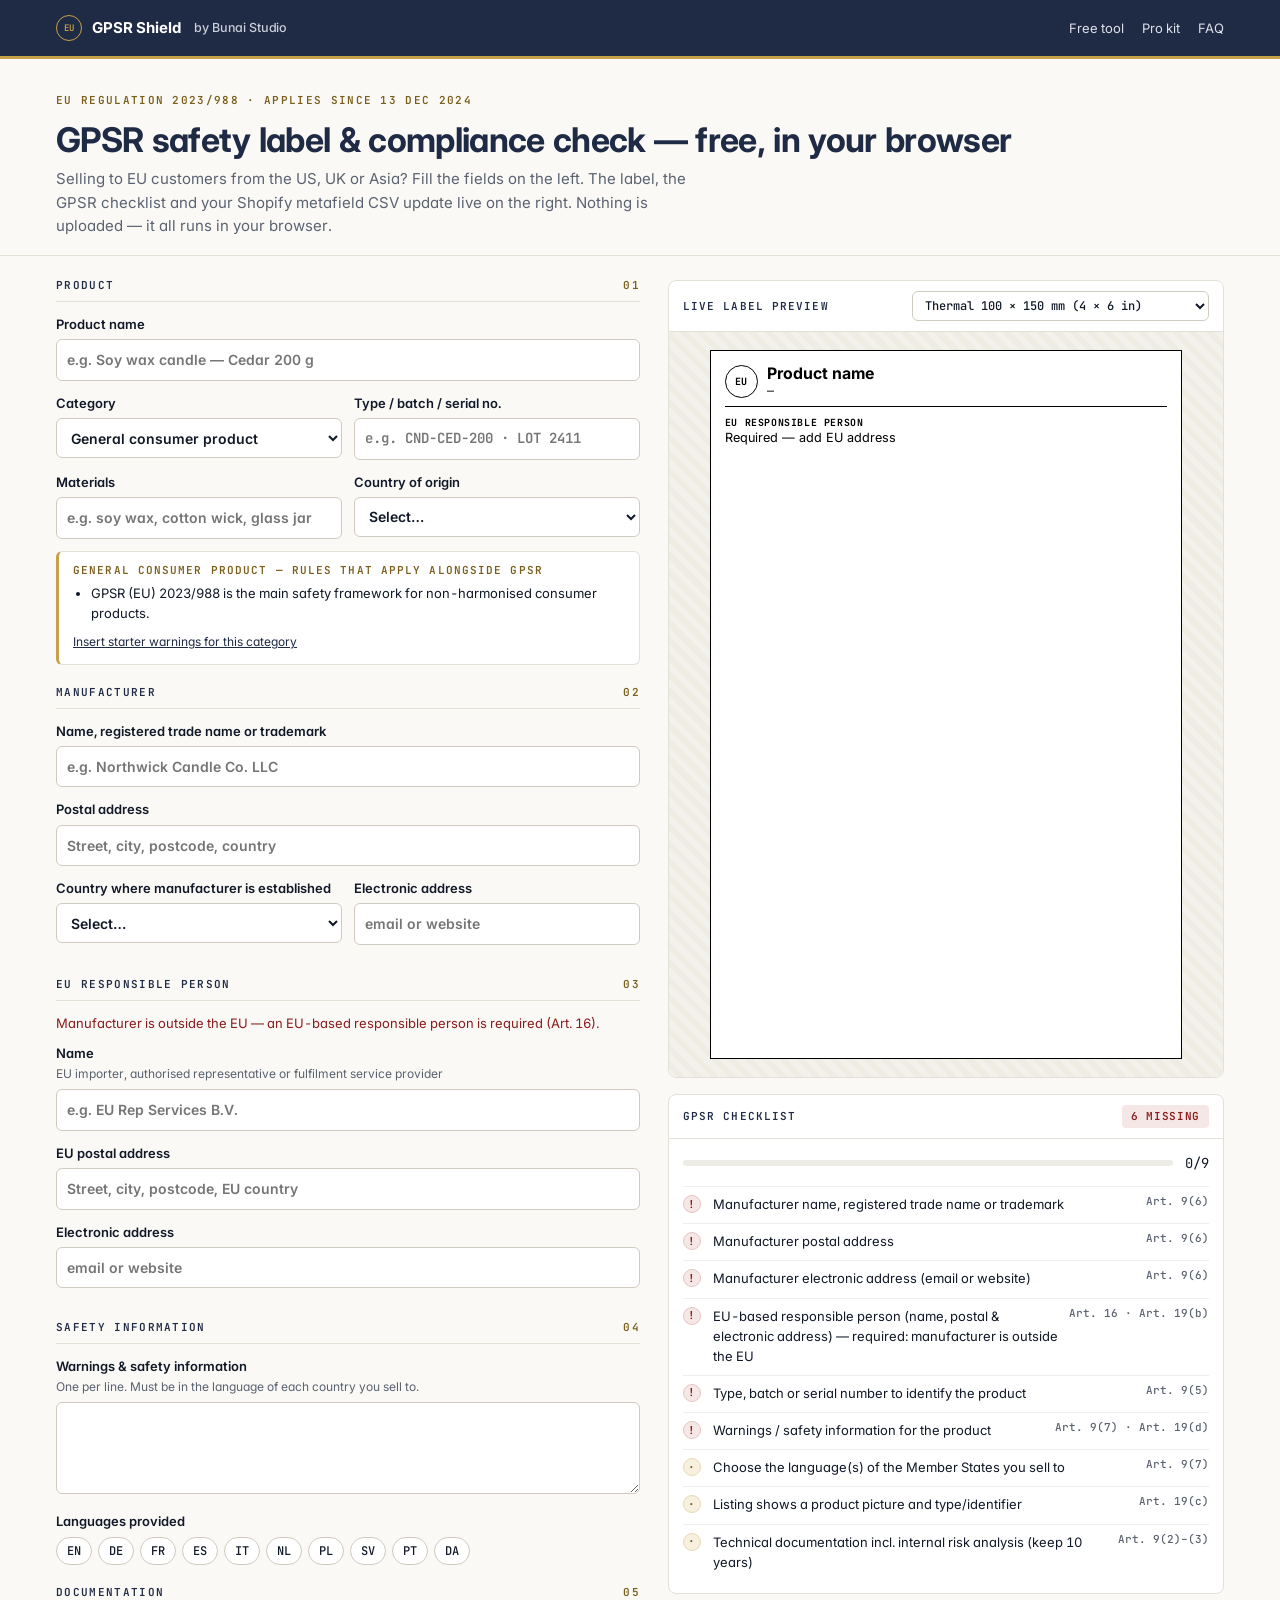
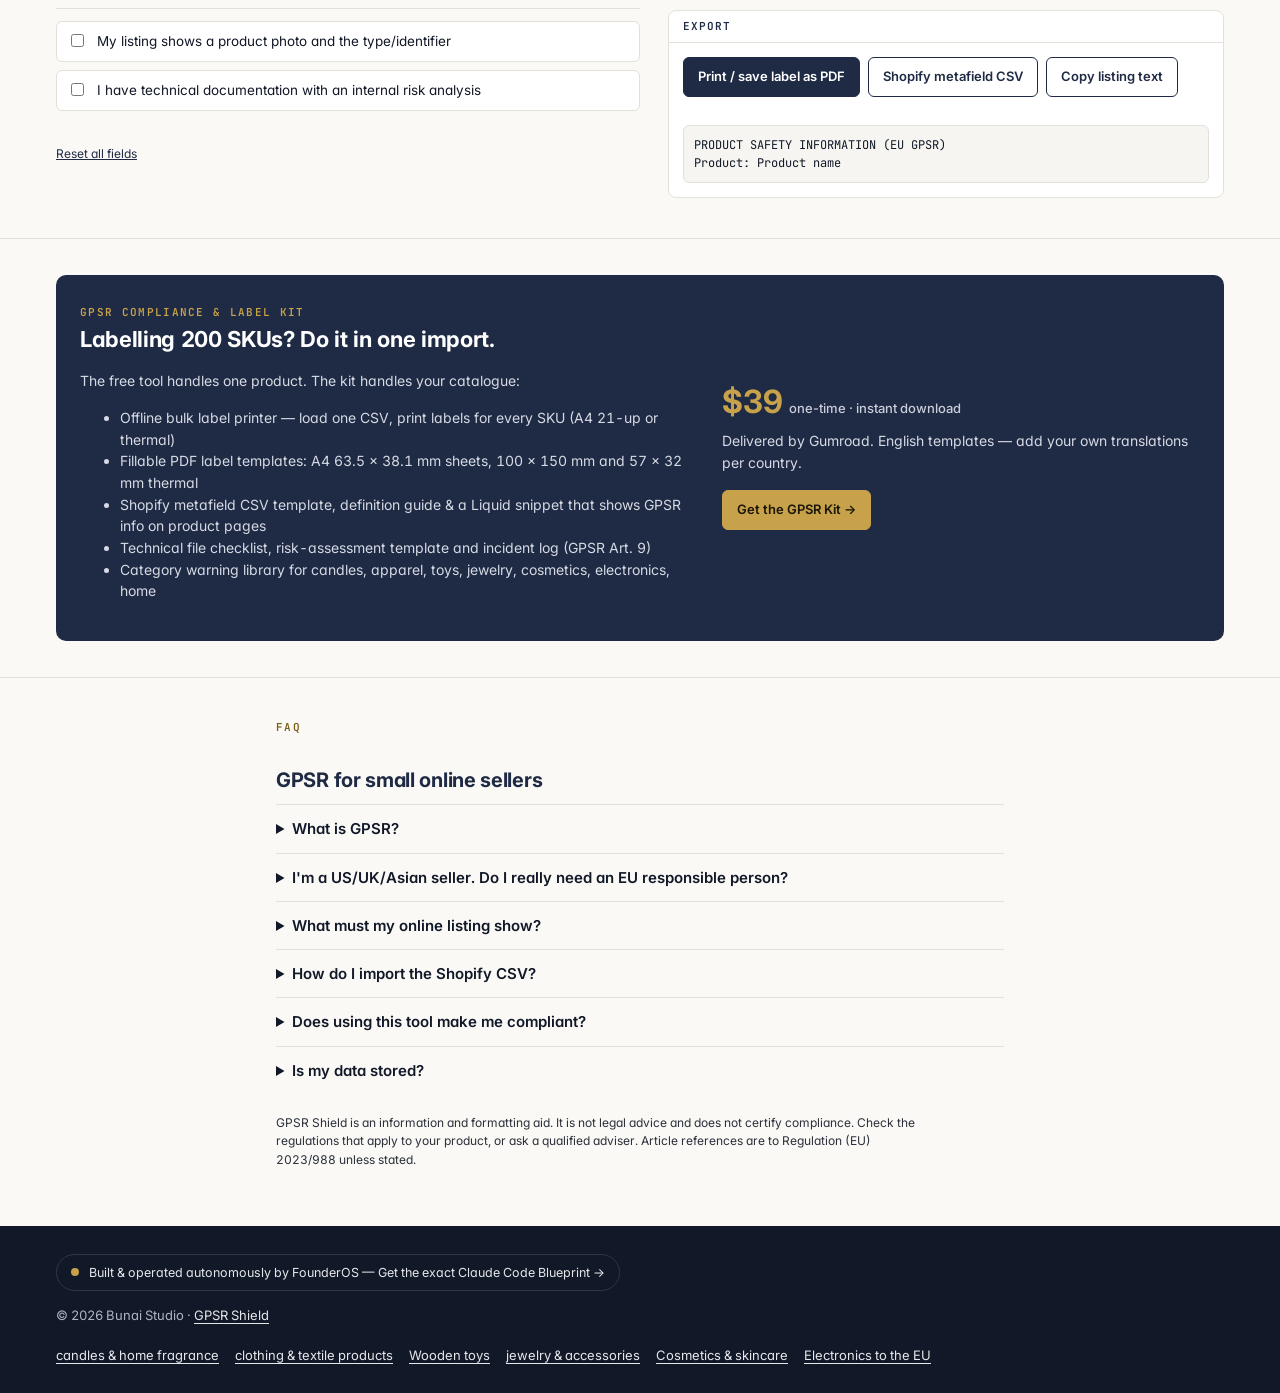
==== index.html @ 2fefc302 "Deploy 2026-11-21T06:51:46Z" ====
<!doctype html>
<html lang="en">
<head>
<meta charset="utf-8">
<meta name="viewport" content="width=device-width,initial-scale=1">
<title>Free EU GPSR Safety Label Generator &amp; Compliance Checker | GPSR Shield</title>
<meta name="description" content="Free GPSR label generator for Shopify &amp; Etsy sellers shipping to the EU. Enter manufacturer, EU responsible person and warnings — get a printable safety label, checklist and Shopify metafield CSV.">
<link rel="canonical" href="https://humayuntalib.github.io/gpsr-shield/">
<meta property="og:title" content="Free EU GPSR Safety Label Generator &amp; Compliance Checker | GPSR Shield">
<meta property="og:description" content="Free GPSR label generator for Shopify &amp; Etsy sellers shipping to the EU. Enter manufacturer, EU responsible person and warnings — get a printable safety label, checklist and Shopify metafield CSV.">
<meta property="og:type" content="website">
<meta property="og:url" content="https://humayuntalib.github.io/gpsr-shield/">
<meta name="theme-color" content="#1F2A44">
<link rel="icon" href="data:image/svg+xml,%3Csvg xmlns='http://www.w3.org/2000/svg' viewBox='0 0 32 32'%3E%3Ccircle cx='16' cy='16' r='14' fill='%231F2A44' stroke='%23C8A24A' stroke-width='2'/%3E%3Ctext x='16' y='20' font-size='10' font-family='monospace' fill='%23C8A24A' text-anchor='middle'%3EEU%3C/text%3E%3C/svg%3E">
<link rel="preconnect" href="https://fonts.googleapis.com"><link rel="preconnect" href="https://fonts.gstatic.com" crossorigin>
<link href="https://fonts.googleapis.com/css2?family=Inter:wght@400;500;600;700&family=JetBrains+Mono:wght@400;500;600;700&display=swap" rel="stylesheet">
<link rel="stylesheet" href="assets/app.css">
<style id="page-style"></style>
<script type="application/ld+json">{"@context":"https://schema.org","@type":"WebApplication","name":"GPSR Shield","applicationCategory":"BusinessApplication","operatingSystem":"Any (web browser)","offers":{"@type":"Offer","price":"0","priceCurrency":"USD"},"url":"https://humayuntalib.github.io/gpsr-shield/"}</script>
<script type="application/ld+json">{"@context":"https://schema.org","@type":"FAQPage","mainEntity":[{"@type":"Question","name":"What is GPSR?","acceptedAnswer":{"@type":"Answer","text":"The General Product Safety Regulation (EU) 2023/988 replaced the old General Product Safety Directive on 13 December 2024. It applies to consumer products sold to people in the EU — including online sales from outside the EU."}},{"@type":"Question","name":"I'm a US/UK/Asian seller. Do I really need an EU responsible person?","acceptedAnswer":{"@type":"Answer","text":"If the manufacturer is not established in the EU, GPSR Art. 16 says the product can only be placed on the EU market if there is an economic operator established in the EU responsible for it (for example an importer, an authorised representative or a fulfilment service provider). Their name, postal and electronic address go on the product, packaging, parcel or accompanying document, and in your online listing."}},{"@type":"Question","name":"What must my online listing show?","acceptedAnswer":{"@type":"Answer","text":"Art. 19: the manufacturer's name, registered trade name or trademark, postal and electronic address; the EU responsible person's details where the manufacturer is outside the EU; information to identify the product (picture, type, other identifier); and warnings or safety information, in a language consumers in that Member State easily understand."}},{"@type":"Question","name":"How do I import the Shopify CSV?","acceptedAnswer":{"@type":"Answer","text":"First create product metafield definitions (Settings → Custom data → Products) with namespace \"custom\" and the keys in the CSV header (e.g. gpsr_manufacturer_name). Then Products → Import, tick \"Overwrite products with matching handles\". Replace the handle with your real product handle, and test on one product first after exporting a backup."}},{"@type":"Question","name":"Does using this tool make me compliant?","acceptedAnswer":{"@type":"Answer","text":"No tool can do that on its own. GPSR also requires a risk analysis, technical documentation, accident reporting and cooperation with authorities. This tool helps you prepare the label and listing information and shows what's missing. It is not legal advice."}},{"@type":"Question","name":"Is my data stored?","acceptedAnswer":{"@type":"Answer","text":"No. Everything runs in your browser. Your last entries are kept in your browser's local storage so you don't lose them; use Reset to clear."}}]}</script>
</head>
<body data-category="">
<header class="bar"><div class="wrap">
  <a class="brand" href=""><span class="seal">EU</span>GPSR Shield <small>by Bunai Studio</small></a>
  <nav><a href="#tool">Free tool</a><a href="#kit">Pro kit</a><a href="#faq">FAQ</a></nav>
</div></header>

<main>
<section class="intro"><div class="wrap">
  <span class="eyebrow">EU Regulation 2023/988 · applies since 13 Dec 2024</span>
  <h1>GPSR safety label &amp; compliance check — free, in your browser</h1>
  <p>Selling to EU customers from the US, UK or Asia? Fill the fields on the left. The label, the GPSR checklist and your Shopify metafield CSV update live on the right. Nothing is uploaded — it all runs in your browser.</p>
</div></section>

<div class="wrap"><div class="tool" id="tool">
<form id="gpsr-form" autocomplete="on" onsubmit="return false">
  <fieldset><legend><span>Product</span><span class="n">01</span></legend>
    <label class="f">Product name<input type="text" name="productName" placeholder="e.g. Soy wax candle — Cedar 200 g" maxlength="120"></label>
    <div class="row">
      <label class="f">Category<select name="category" id="category"></select></label>
      <label class="f">Type / batch / serial no.<input class="mono" type="text" name="identifier" placeholder="e.g. CND-CED-200 · LOT 2411" maxlength="80"></label>
    </div>
    <div class="row">
      <label class="f">Materials<input type="text" name="materials" placeholder="e.g. soy wax, cotton wick, glass jar" maxlength="160"></label>
      <label class="f">Country of origin<select name="origin" id="origin"></select></label>
    </div>
    <div id="cat-notes" class="notes"></div>
  </fieldset>

  <fieldset><legend><span>Manufacturer</span><span class="n">02</span></legend>
    <label class="f">Name, registered trade name or trademark<input type="text" name="mfrName" placeholder="e.g. Northwick Candle Co. LLC" maxlength="120"></label>
    <label class="f">Postal address<input type="text" name="mfrAddress" placeholder="Street, city, postcode, country" maxlength="200"></label>
    <div class="row">
      <label class="f">Country where manufacturer is established<select name="mfrCountry" id="mfrCountry"></select></label>
      <label class="f">Electronic address<input type="text" name="mfrEmail" placeholder="email or website" maxlength="120"></label>
    </div>
  </fieldset>

  <fieldset id="rp-box"><legend><span>EU responsible person</span><span class="n">03</span></legend>
    <p class="hint" id="rp-note" style="margin:0 0 10px;font-size:13px;color:var(--red)"></p>
    <label class="f">Name<span class="hint">EU importer, authorised representative or fulfilment service provider</span><input type="text" name="rpName" placeholder="e.g. EU Rep Services B.V." maxlength="120"></label>
    <label class="f">EU postal address<input type="text" name="rpAddress" placeholder="Street, city, postcode, EU country" maxlength="200"></label>
    <label class="f">Electronic address<input type="text" name="rpEmail" placeholder="email or website" maxlength="120"></label>
  </fieldset>

  <fieldset><legend><span>Safety information</span><span class="n">04</span></legend>
    <label class="f">Warnings &amp; safety information<span class="hint">One per line. Must be in the language of each country you sell to.</span><textarea name="warnings" maxlength="900"></textarea></label>
    <label class="f" style="margin-bottom:6px">Languages provided</label>
    <div class="langs" id="langs"></div>
  </fieldset>

  <fieldset><legend><span>Documentation</span><span class="n">05</span></legend>
    <div class="checks">
      <label class="cb"><input type="checkbox" name="hasPhoto"><span>My listing shows a product photo and the type/identifier</span></label>
      <label class="cb"><input type="checkbox" name="hasTechFile"><span>I have technical documentation with an internal risk analysis</span></label>
      <div id="cat-checks" class="checks"></div>
    </div>
  </fieldset>
  <button type="button" class="btn-link" id="btn-reset">Reset all fields</button>
</form>

<aside class="pane" aria-label="Live preview">
  <div class="card">
    <div class="card-h"><span>Live label preview</span><select class="size" id="size" aria-label="Label size"></select></div>
    <div class="stage" id="label-stage"></div>
  </div>
  <div class="card">
    <div class="card-h"><span>GPSR checklist</span><span class="badge no" id="ready">—</span></div>
    <div class="card-b">
      <div class="score"><div class="meter"><i id="meter"></i></div><span class="mono" id="score">0/0</span></div>
      <ul class="cl" id="cl"></ul>
    </div>
  </div>
  <div class="card">
    <div class="card-h"><span>Export</span></div>
    <div class="card-b">
      <div class="actions">
        <button class="btn dark" id="btn-print" type="button">Print / save label as PDF</button>
        <button class="btn" id="btn-csv" type="button">Shopify metafield CSV</button>
        <button class="btn" id="btn-copy" type="button">Copy listing text</button>
      </div>
      <div class="toast" id="toast" role="status"></div>
      <pre class="out" id="listing"></pre>
    </div>
  </div>
</aside>
</div></div>

<section class="section" id="kit"><div class="wrap">
  <div class="offer">
    <div>
      <span class="eyebrow" style="color:var(--brass)">GPSR Compliance &amp; Label Kit</span>
      <h2>Labelling 200 SKUs? Do it in one import.</h2>
      <p>The free tool handles one product. The kit handles your catalogue:</p>
      <ul>
        <li>Offline bulk label printer — load one CSV, print labels for every SKU (A4 21-up or thermal)</li>
        <li>Fillable PDF label templates: A4 63.5 × 38.1 mm sheets, 100 × 150 mm and 57 × 32 mm thermal</li>
        <li>Shopify metafield CSV template, definition guide &amp; a Liquid snippet that shows GPSR info on product pages</li>
        <li>Technical file checklist, risk-assessment template and incident log (GPSR Art. 9)</li>
        <li>Category warning library for candles, apparel, toys, jewelry, cosmetics, electronics, home</li>
      </ul>
    </div>
    <div>
      <div class="price">$39<small>one-time · instant download</small></div>
      <p style="margin:12px 0 16px">Delivered by Gumroad. English templates — add your own translations per country.</p>
      <a class="btn primary" href="https://enzopk.gumroad.com/l/gpsr-kit">Get the GPSR Kit →</a>
    </div>
  </div>
</div></section>

<section class="section faq" id="faq"><div class="wrap article">
  <span class="eyebrow">FAQ</span>
  <h2>GPSR for small online sellers</h2>
  <details><summary>What is GPSR?</summary><p>The General Product Safety Regulation (EU) 2023/988 replaced the old General Product Safety Directive on 13 December 2024. It applies to consumer products sold to people in the EU — including online sales from outside the EU.</p></details><details><summary>I'm a US/UK/Asian seller. Do I really need an EU responsible person?</summary><p>If the manufacturer is not established in the EU, GPSR Art. 16 says the product can only be placed on the EU market if there is an economic operator established in the EU responsible for it (for example an importer, an authorised representative or a fulfilment service provider). Their name, postal and electronic address go on the product, packaging, parcel or accompanying document, and in your online listing.</p></details><details><summary>What must my online listing show?</summary><p>Art. 19: the manufacturer's name, registered trade name or trademark, postal and electronic address; the EU responsible person's details where the manufacturer is outside the EU; information to identify the product (picture, type, other identifier); and warnings or safety information, in a language consumers in that Member State easily understand.</p></details><details><summary>How do I import the Shopify CSV?</summary><p>First create product metafield definitions (Settings → Custom data → Products) with namespace &quot;custom&quot; and the keys in the CSV header (e.g. gpsr_manufacturer_name). Then Products → Import, tick &quot;Overwrite products with matching handles&quot;. Replace the handle with your real product handle, and test on one product first after exporting a backup.</p></details><details><summary>Does using this tool make me compliant?</summary><p>No tool can do that on its own. GPSR also requires a risk analysis, technical documentation, accident reporting and cooperation with authorities. This tool helps you prepare the label and listing information and shows what's missing. It is not legal advice.</p></details><details><summary>Is my data stored?</summary><p>No. Everything runs in your browser. Your last entries are kept in your browser's local storage so you don't lose them; use Reset to clear.</p></details>
  <p class="disclaimer" style="margin-top:20px">GPSR Shield is an information and formatting aid. It is not legal advice and does not certify compliance. Check the regulations that apply to your product, or ask a qualified adviser. Article references are to Regulation (EU) 2023/988 unless stated.</p>
</div></section>
</main>

<footer><div class="wrap foot">
  <div>
    <a class="studio-badge" href="https://enzopk.gumroad.com/l/founderos"><span class="dot"></span>Built &amp; operated autonomously by FounderOS — Get the exact Claude Code Blueprint →</a>
    <p style="margin:14px 0 0">© 2026 Bunai Studio · <a href="">GPSR Shield</a></p>
  </div>
  <nav class="foot-links" aria-label="GPSR guides"><a href="gpsr-candles-home-fragrance/">candles &amp; home fragrance</a><a href="gpsr-apparel-textiles/">clothing &amp; textile products</a><a href="gpsr-wooden-toys/">Wooden toys</a><a href="gpsr-jewelry-accessories/">jewelry &amp; accessories</a><a href="gpsr-cosmetics-skincare/">Cosmetics &amp; skincare</a><a href="gpsr-electronics/">Electronics to the EU</a></nav>
</div></footer>

<div id="print-root"></div>
<script type="module" src="assets/app.js"></script>
</body>
</html>
---- assets/app.css ----
/* Bunai Studio design system — Swiss grid, legal/fintech clarity. */
:root{
  --ink:#111827; --navy:#1F2A44; --paper:#FAF9F6; --white:#FFFFFF;
  --brass:#C8A24A; --brass-ink:#7A5E1C; --green:#1E5631; --green-bg:#E7F0EA;
  --red:#8A1C1C; --red-bg:#F6E7E7; --amber:#7A5E1C; --amber-bg:#F7F0DE;
  --line:#E3E0D8; --line-strong:#CFCBC0; --muted:#5B6270;
  --sans:"Inter",system-ui,-apple-system,"Segoe UI",Roboto,Arial,sans-serif;
  --mono:"JetBrains Mono",ui-monospace,"SFMono-Regular",Consolas,monospace;
  --r:6px; --gutter:16px;
}
*{box-sizing:border-box}
html{-webkit-text-size-adjust:100%}
body{margin:0;background:var(--paper);color:var(--ink);font:15px/1.55 var(--sans);font-feature-settings:"tnum" 1,"cv11" 1}
a{color:var(--navy);text-underline-offset:3px}
a:hover{color:var(--brass-ink)}
.mono{font-family:var(--mono);font-size:.92em}
.wrap{max-width:1200px;margin:0 auto;padding:0 var(--gutter)}

/* top bar */
.bar{background:var(--navy);color:#fff;border-bottom:3px solid var(--brass)}
.bar .wrap{display:flex;align-items:center;justify-content:space-between;gap:12px;min-height:56px;flex-wrap:wrap}
.brand{display:flex;align-items:center;gap:10px;color:#fff;text-decoration:none;font-weight:700;letter-spacing:-.01em}
.brand:hover{color:#fff}
.brand .seal{width:26px;height:26px;border:1.5px solid var(--brass);border-radius:50%;display:grid;place-items:center;font:600 9px/1 var(--mono);color:var(--brass);letter-spacing:.04em}
.brand small{font-weight:500;color:#C9CEDA;margin-left:4px}
.bar nav{display:flex;gap:18px;font-size:13px}
.bar nav a{color:#DDE1EA;text-decoration:none}
.bar nav a:hover{color:var(--brass)}

/* hero line */
.intro{padding:28px 0 18px;border-bottom:1px solid var(--line)}
.eyebrow{font:600 11px/1 var(--mono);letter-spacing:.12em;text-transform:uppercase;color:var(--brass-ink)}
h1{font-size:clamp(24px,3.2vw,34px);line-height:1.15;letter-spacing:-.02em;margin:10px 0 8px;font-weight:700;color:var(--navy)}
.intro p{margin:0;color:var(--muted);max-width:70ch}

/* tool grid */
.tool{display:grid;grid-template-columns:minmax(0,1.05fr) minmax(0,1fr);gap:28px;padding:24px 0 40px}
@media (max-width:900px){.tool{grid-template-columns:1fr}}
fieldset{border:0;padding:0;margin:0 0 22px}
legend{font:600 11px/1 var(--mono);letter-spacing:.12em;text-transform:uppercase;color:var(--navy);padding:0 0 10px;border-bottom:1px solid var(--line);width:100%;margin-bottom:12px;display:flex;justify-content:space-between}
legend .n{color:var(--brass-ink)}
.row{display:grid;grid-template-columns:1fr 1fr;gap:12px}
@media (max-width:560px){.row{grid-template-columns:1fr}}
label.f{display:block;margin-bottom:12px;font-size:13px;font-weight:600;color:var(--ink)}
label.f span.hint{display:block;font-weight:400;color:var(--muted);font-size:12px;margin-top:2px}
input[type=text],input[type=email],select,textarea{width:100%;margin-top:5px;font:inherit;font-size:14px;color:var(--ink);background:var(--white);border:1px solid var(--line-strong);border-radius:var(--r);padding:9px 10px;min-height:40px}
textarea{min-height:92px;resize:vertical;line-height:1.45}
input:focus,select:focus,textarea:focus{outline:2px solid var(--brass);outline-offset:1px;border-color:var(--navy)}
input.mono{font-family:var(--mono)}
.checks{display:grid;gap:8px}
.cb{display:flex;gap:10px;align-items:flex-start;font-size:13.5px;background:var(--white);border:1px solid var(--line);border-radius:var(--r);padding:9px 10px;cursor:pointer}
.cb input{margin-top:3px;accent-color:var(--green)}
.langs{display:flex;flex-wrap:wrap;gap:6px;margin-top:6px}
.langs label{font:500 12px/1 var(--mono);border:1px solid var(--line-strong);background:var(--white);border-radius:999px;padding:7px 10px;cursor:pointer;user-select:none}
.langs input{position:absolute;opacity:0;pointer-events:none}
.langs input:checked+span{color:#fff}
.langs label:has(input:checked){background:var(--navy);border-color:var(--navy);color:#fff}
.notes{background:var(--white);border:1px solid var(--line);border-left:3px solid var(--brass);border-radius:var(--r);padding:12px 14px;font-size:13px;color:var(--ink)}
.notes h3{margin:0 0 6px;font-size:12px;font:600 11px/1.2 var(--mono);letter-spacing:.1em;text-transform:uppercase;color:var(--brass-ink)}
.notes ul{margin:0;padding-left:18px}
.notes li{margin:3px 0}
.btn-link{background:none;border:0;padding:0;color:var(--navy);font:inherit;font-size:12px;text-decoration:underline;cursor:pointer}

/* preview pane */
.pane{position:sticky;top:16px;align-self:start;display:grid;gap:16px}
@media (max-width:900px){.pane{position:static}}
.card{background:var(--white);border:1px solid var(--line);border-radius:8px;overflow:hidden}
.card-h{display:flex;justify-content:space-between;align-items:center;gap:10px;padding:10px 14px;border-bottom:1px solid var(--line);font:600 11px/1 var(--mono);letter-spacing:.1em;text-transform:uppercase;color:var(--navy);flex-wrap:wrap}
.card-b{padding:14px}
.stage{background:repeating-linear-gradient(45deg,#F3F1EB,#F3F1EB 6px,#EFECE4 6px,#EFECE4 12px);display:grid;place-items:center;padding:18px;overflow:auto}
.stage .gpsr-label{zoom:1.25}
.stage .gpsr-label.is-compact{zoom:2.2}
@media (max-width:560px){.stage .gpsr-label{zoom:.9}.stage .gpsr-label.is-compact{zoom:1.6}}
select.size{width:auto;min-height:30px;padding:4px 8px;font:500 12px var(--mono);margin:0}

/* the label itself (mm-based so preview = print) */
.gpsr-label{width:var(--lw);min-height:var(--lh);background:#fff;color:#000;border:.3mm solid #000;padding:3mm;font:7.6pt/1.3 var(--sans);display:flex;flex-direction:column;gap:2mm;overflow:hidden}
.gpsr-label.is-compact{padding:1.6mm;font-size:5.6pt;gap:.9mm;height:var(--lh)}
.lbl-head{display:flex;gap:2mm;align-items:center;border-bottom:.3mm solid #000;padding-bottom:1.6mm}
.is-compact .lbl-head{padding-bottom:.8mm;gap:1.2mm}
.lbl-seal{flex:none;width:7mm;height:7mm;border:.35mm solid #000;border-radius:50%;display:grid;place-items:center;font:700 6pt/1 var(--mono)}
.is-compact .lbl-seal{width:4.2mm;height:4.2mm;font-size:4pt}
.lbl-title{font-weight:700;font-size:1.25em;line-height:1.15;word-break:break-word}
.lbl-id{font-family:var(--mono);font-size:.92em}
.lbl-k{font:700 .78em/1.2 var(--mono);text-transform:uppercase;letter-spacing:.06em;margin-bottom:.4mm}
.lbl-sec div{word-break:break-word}
.lbl-warn{font-style:italic}
.lbl-line{line-height:1.2;word-break:break-word}
.lbl-line b{font-family:var(--mono);font-size:.85em;letter-spacing:.04em;margin-right:.6mm}
.is-compact .lbl-title{font-size:1.2em;white-space:nowrap;overflow:hidden;text-overflow:ellipsis;max-width:100%}
.is-compact .lbl-head>div{min-width:0}
.is-compact .lbl-warn{margin-top:auto;font-size:.9em}

/* checklist */
.score{display:flex;align-items:center;gap:12px}
.meter{flex:1;height:6px;background:#EEECE6;border-radius:99px;overflow:hidden}
.meter i{display:block;height:100%;background:var(--green);width:0;transition:width .25s}
.badge{font:600 11px/1 var(--mono);letter-spacing:.06em;padding:6px 9px;border-radius:4px;white-space:nowrap}
.badge.ok{background:var(--green);color:#fff}
.badge.no{background:var(--red-bg);color:var(--red)}
ul.cl{list-style:none;margin:12px 0 0;padding:0;display:grid;gap:2px}
ul.cl li{display:grid;grid-template-columns:22px 1fr auto;gap:8px;align-items:start;padding:7px 0;border-top:1px solid #F0EEE8;font-size:13px}
ul.cl .st{width:18px;height:18px;border-radius:50%;display:grid;place-items:center;font:700 11px/1 var(--mono);margin-top:1px}
.st.pass{background:var(--green);color:#fff}
.st.fail{background:var(--red-bg);color:var(--red);border:1px solid #E5C5C5}
.st.todo{background:var(--amber-bg);color:var(--amber);border:1px solid #E8DAB5}
.st.info{background:#EEF1F6;color:var(--navy)}
ul.cl .ref{font:500 11px/1.4 var(--mono);color:var(--muted);text-align:right}

/* outputs */
.actions{display:flex;flex-wrap:wrap;gap:8px}
.btn{appearance:none;border:1px solid var(--navy);background:var(--white);color:var(--navy);font:600 13px/1 var(--sans);padding:11px 14px;border-radius:var(--r);cursor:pointer;text-decoration:none;display:inline-flex;align-items:center;gap:8px;min-height:40px}
.btn:hover{background:#F2F0EA;color:var(--navy)}
.btn.primary{background:var(--brass);border-color:var(--brass);color:#1B1606}
.btn.primary:hover{background:#B8923C;border-color:#B8923C;color:#1B1606}
.btn.dark{background:var(--navy);color:#fff}
.btn.dark:hover{background:var(--ink);color:#fff}
pre.out{margin:10px 0 0;background:#F6F5F1;border:1px solid var(--line);border-radius:var(--r);padding:10px;font:12px/1.5 var(--mono);white-space:pre-wrap;word-break:break-word;max-height:180px;overflow:auto}
.toast{font:500 12px var(--mono);color:var(--green);min-height:1em;margin-top:6px}

/* below-the-tool */
.section{border-top:1px solid var(--line);padding:36px 0}
.grid3{display:grid;grid-template-columns:repeat(3,minmax(0,1fr));gap:20px}
@media (max-width:820px){.grid3{grid-template-columns:1fr}}
.section h2{font-size:22px;letter-spacing:-.015em;margin:0 0 6px;color:var(--navy)}
.section .lead{color:var(--muted);margin:0 0 20px;max-width:70ch}
.tile{background:var(--white);border:1px solid var(--line);border-radius:8px;padding:16px}
.tile h3{margin:0 0 6px;font-size:15px}
.tile p,.tile li{font-size:13.5px;color:#30353F}
.tile ul{padding-left:18px;margin:6px 0 0}
.offer{display:grid;grid-template-columns:1.3fr 1fr;gap:20px;align-items:center;background:var(--navy);color:#fff;border-radius:10px;padding:24px}
@media (max-width:820px){.offer{grid-template-columns:1fr}}
.offer h2{color:#fff}
.offer p,.offer li{color:#D6DAE4;font-size:14px}
.offer .price{font:700 32px/1 var(--sans);color:var(--brass)}
.offer .price small{font:500 13px var(--sans);color:#C9CEDA;margin-left:6px}
.faq details{border-top:1px solid var(--line);padding:12px 0}
.faq summary{cursor:pointer;font-weight:600}
.faq p{color:#30353F;margin:8px 0 0;max-width:80ch}
.disclaimer{font-size:12px;color:var(--muted);max-width:90ch}

/* footer */
footer{background:var(--ink);color:#AEB4C2;font-size:13px;padding:28px 0;margin-top:20px}
footer a{color:#E5E7EB}
.foot{display:flex;justify-content:space-between;gap:20px;flex-wrap:wrap}
.studio-badge{display:inline-flex;align-items:center;gap:10px;border:1px solid #2E3647;border-radius:999px;padding:8px 14px;text-decoration:none;color:#E5E7EB;font-size:12.5px}
.studio-badge:hover{border-color:var(--brass);color:#fff}
.studio-badge .dot{width:8px;height:8px;border-radius:50%;background:var(--brass)}
.foot-links{display:flex;flex-wrap:wrap;gap:6px 16px}

/* article pages */
.article{max-width:760px}
.article h2{font-size:20px;margin:28px 0 8px;color:var(--navy)}
.article p,.article li{color:#2B303A}
.article table{border-collapse:collapse;width:100%;font-size:13.5px;margin:10px 0}
.article th,.article td{border:1px solid var(--line);padding:8px 10px;text-align:left;vertical-align:top;background:var(--white)}
.article th{background:#F2F0EA;font-weight:600}

/* print: only the print root */
#print-root{display:none}
@media print{
  body{background:#fff}
  body>*:not(#print-root){display:none!important}
  #print-root{display:block}
  .sheet-a4{display:grid;grid-template-columns:repeat(3,63.5mm);grid-auto-rows:38.1mm;column-gap:2.5mm;padding:15.15mm 7.25mm 0}
  .sheet-a4 .gpsr-label{border-color:#bbb}
  .gpsr-label{break-inside:avoid;page-break-inside:avoid}
  .single{page-break-after:always}
}
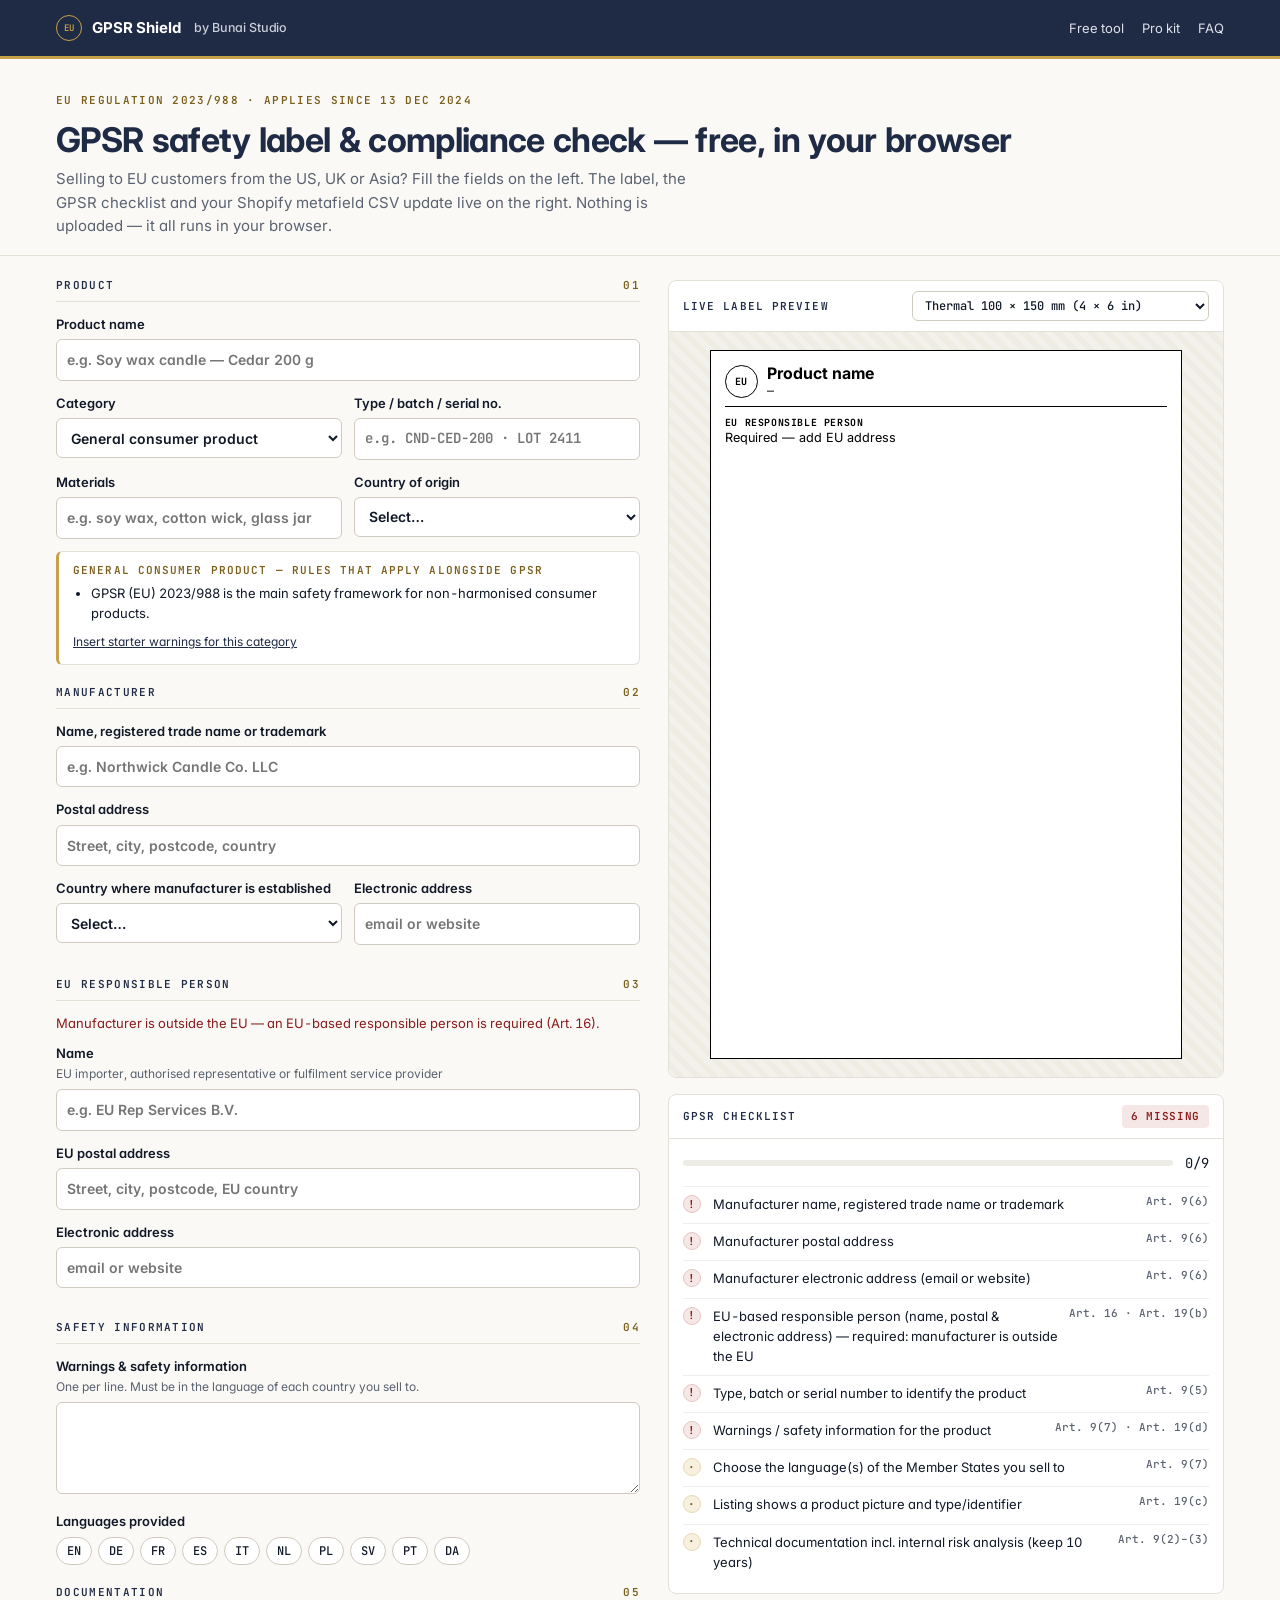
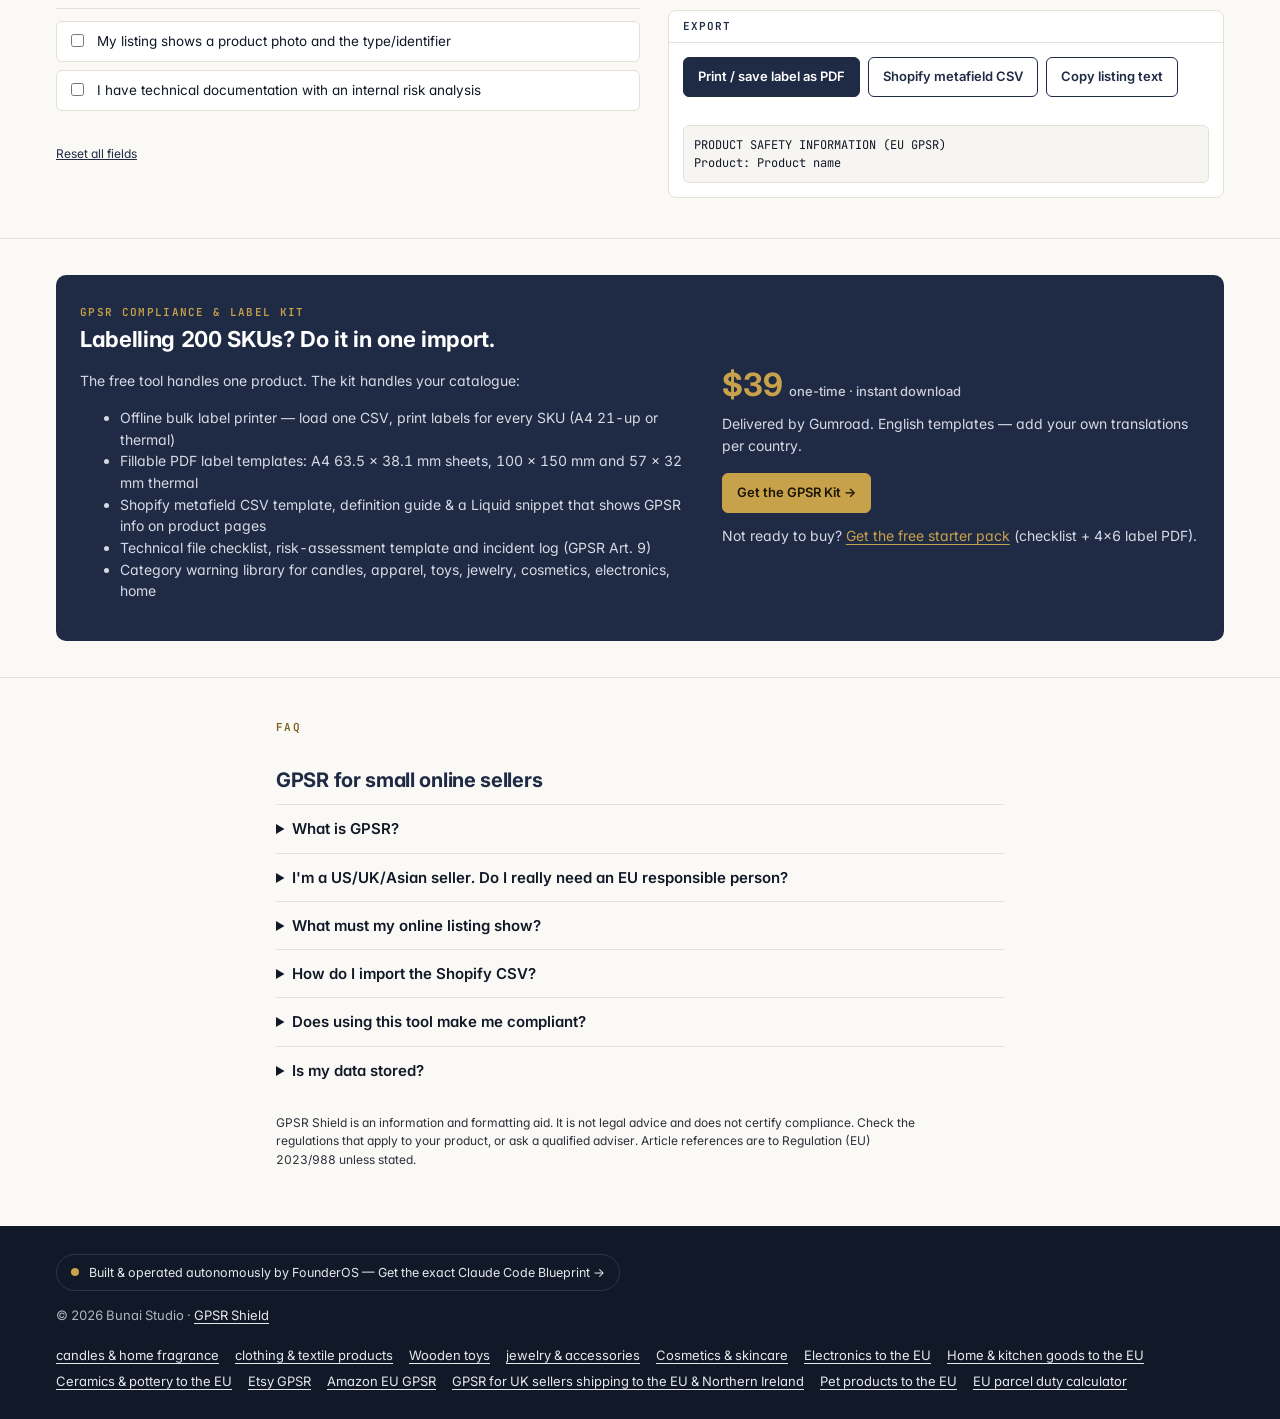
==== commit b8c037d5: "Deploy 2026-11-28T05:18:37Z" ====
--- a/index.html
+++ b/index.html
@@ -123,7 +123,9 @@
     <div>
       <div class="price">$39<small>one-time · instant download</small></div>
       <p style="margin:12px 0 16px">Delivered by Gumroad. English templates — add your own translations per country.</p>
-      <a class="btn primary" href="https://enzopk.gumroad.com/l/gpsr-kit">Get the GPSR Kit →</a>
+      <a class="btn primary" href="https://enzopk.gumroad.com/l/gpsr-kit?utm_source=gpsr-shield&amp;utm_medium=site&amp;utm_campaign=home&amp;utm_content=buy">Get the GPSR Kit →</a>
+      <p class="promo" data-until="2026-12-02T07:59:00Z" style="margin:12px 0 0;font-size:14px">Cyber Week: <span class="mono">CYBER30</span> takes 30% off at checkout until 1 Dec.</p><script>(function(){var p=document.currentScript.previousElementSibling;if(Date.now()>Date.parse(p.dataset.until))p.remove();})()</script>
+      <p style="margin:12px 0 0;font-size:14px">Not ready to buy? <a href="https://enzopk.gumroad.com/l/gpsr-free?utm_source=gpsr-shield&amp;utm_medium=site&amp;utm_campaign=home&amp;utm_content=free-pack" style="color:var(--brass);text-decoration:underline">Get the free starter pack</a> (checklist + 4×6 label PDF).</p>
     </div>
   </div>
 </div></section>
@@ -138,10 +140,10 @@
 
 <footer><div class="wrap foot">
   <div>
-    <a class="studio-badge" href="https://enzopk.gumroad.com/l/founderos"><span class="dot"></span>Built &amp; operated autonomously by FounderOS — Get the exact Claude Code Blueprint →</a>
+    <a class="studio-badge" href="https://enzopk.gumroad.com/l/founderos?utm_source=gpsr-shield&amp;utm_medium=site&amp;utm_campaign=home&amp;utm_content=footer-badge"><span class="dot"></span>Built &amp; operated autonomously by FounderOS — Get the exact Claude Code Blueprint →</a>
     <p style="margin:14px 0 0">© 2026 Bunai Studio · <a href="">GPSR Shield</a></p>
   </div>
-  <nav class="foot-links" aria-label="GPSR guides"><a href="gpsr-candles-home-fragrance/">candles &amp; home fragrance</a><a href="gpsr-apparel-textiles/">clothing &amp; textile products</a><a href="gpsr-wooden-toys/">Wooden toys</a><a href="gpsr-jewelry-accessories/">jewelry &amp; accessories</a><a href="gpsr-cosmetics-skincare/">Cosmetics &amp; skincare</a><a href="gpsr-electronics/">Electronics to the EU</a></nav>
+  <nav class="foot-links" aria-label="GPSR guides"><a href="gpsr-candles-home-fragrance/">candles &amp; home fragrance</a><a href="gpsr-apparel-textiles/">clothing &amp; textile products</a><a href="gpsr-wooden-toys/">Wooden toys</a><a href="gpsr-jewelry-accessories/">jewelry &amp; accessories</a><a href="gpsr-cosmetics-skincare/">Cosmetics &amp; skincare</a><a href="gpsr-electronics/">Electronics to the EU</a><a href="gpsr-home-kitchen/">Home &amp; kitchen goods to the EU</a><a href="gpsr-ceramics-pottery/">Ceramics &amp; pottery to the EU</a><a href="gpsr-etsy-sellers/">Etsy GPSR</a><a href="gpsr-amazon-eu-sellers/">Amazon EU GPSR</a><a href="gpsr-uk-sellers-eu-northern-ireland/">GPSR for UK sellers shipping to the EU &amp; Northern Ireland</a><a href="gpsr-pet-products/">Pet products to the EU</a><a href="eu-parcel-duty-calculator/">EU parcel duty calculator</a></nav>
 </div></footer>
 
 <div id="print-root"></div>
--- a/assets/app.css
+++ b/assets/app.css
@@ -69,7 +69,7 @@
 .card-b{padding:14px}
 .stage{background:repeating-linear-gradient(45deg,#F3F1EB,#F3F1EB 6px,#EFECE4 6px,#EFECE4 12px);display:grid;place-items:center;padding:18px;overflow:auto}
 .stage .gpsr-label{zoom:1.25}
-.stage .gpsr-label.is-compact{zoom:2.2}
+.stage .gpsr-label.is-compact{zoom:1.8}
 @media (max-width:560px){.stage .gpsr-label{zoom:.9}.stage .gpsr-label.is-compact{zoom:1.6}}
 select.size{width:auto;min-height:30px;padding:4px 8px;font:500 12px var(--mono);margin:0}
 
